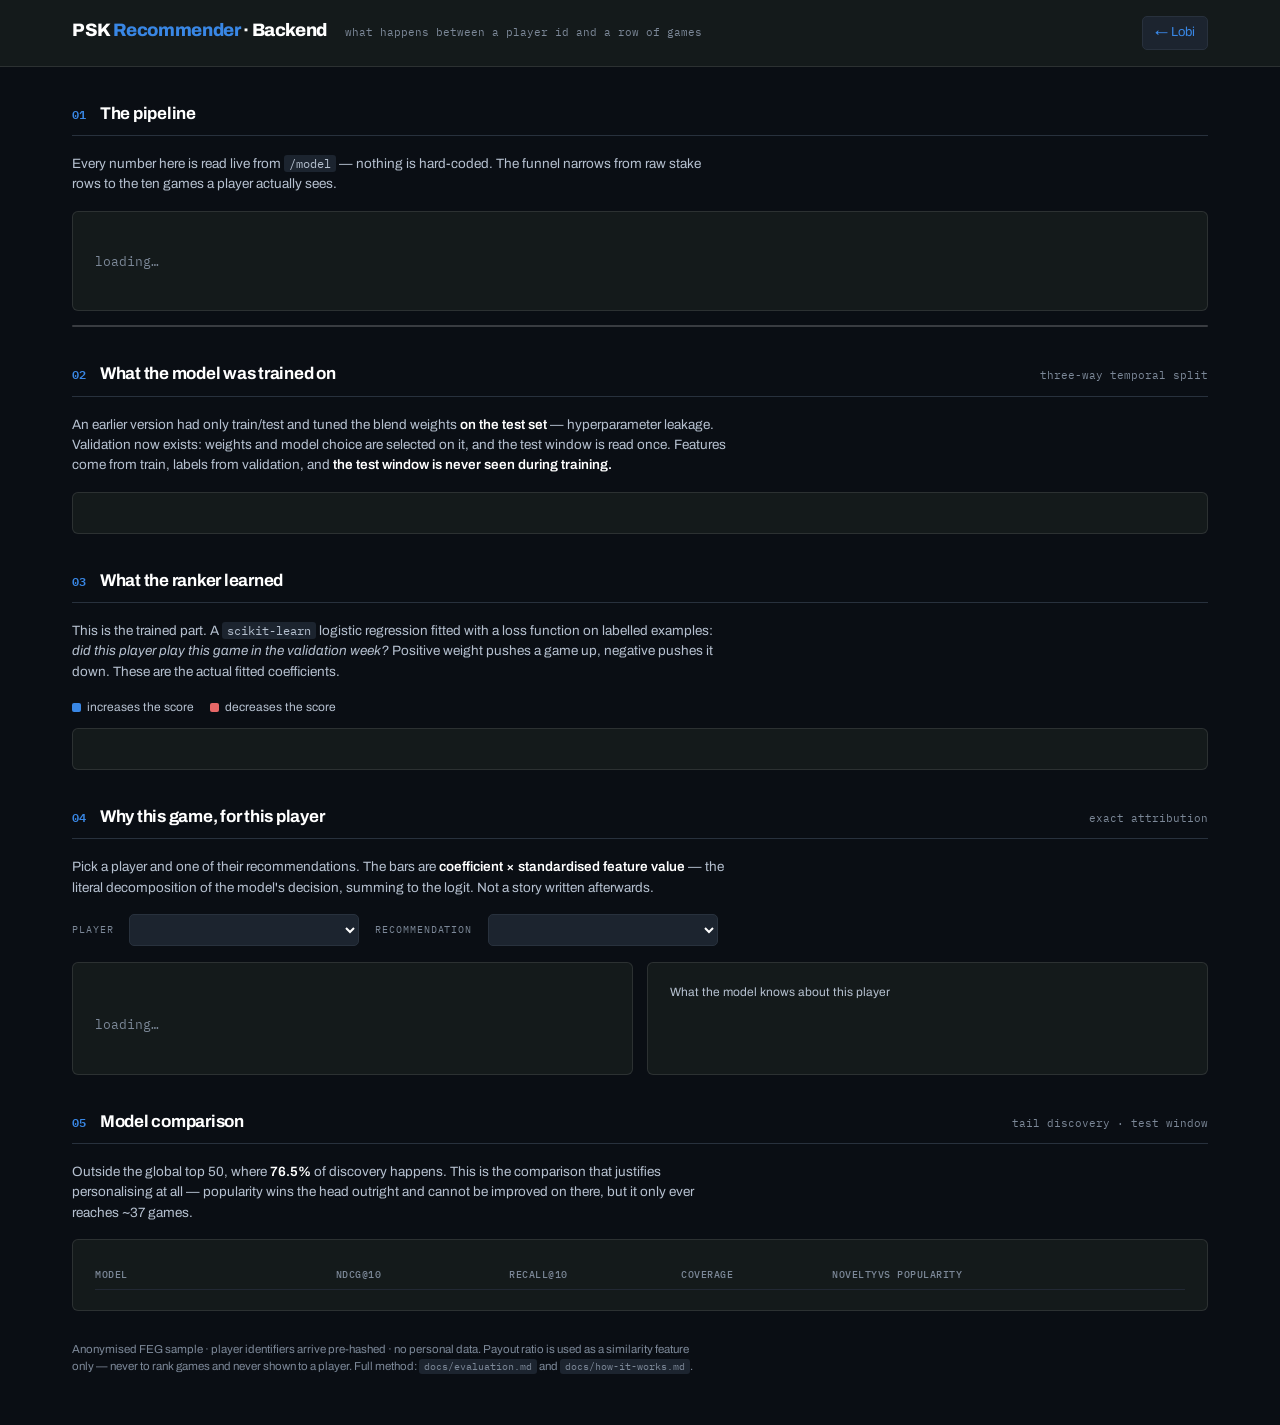
==== src/dashboard/backend.html @ 92b0b25a "Train a real ranker, fix hyperparameter leakage, add CLI and backend views Answers a fair challenge:" ====
<!doctype html>
<html lang="en">
<head>
<meta charset="utf-8">
<meta name="viewport" content="width=device-width, initial-scale=1">
<title>PSK Recommender — Backend</title>
<link rel="preconnect" href="https://fonts.googleapis.com">
<link rel="preconnect" href="https://fonts.gstatic.com" crossorigin>
<link rel="stylesheet" href="https://fonts.googleapis.com/css2?family=Archivo:wght@400;500;600;700;800&family=IBM+Plex+Mono:wght@400;500;600&display=swap">
<style>
/* Dark to match the lobby. Series colours are the validated categorical set
   for a dark surface: blue #3987e5, orange #d95926, aqua #199e70, red #e66767. */
:root{
  color-scheme: dark;
  --plane:#0a0e14; --surface:#141a1b; --raise:#1c242f; --sunk:#10151c;
  --ink:#fff; --ink2:#b6c1d0; --muted:#7c8898;
  --line:rgba(255,255,255,.10); --rule:#28313d; --grid:#222834;
  --s1:#3987e5; --s2:#d95926; --s3:#199e70; --s4:#e66767; --gold:#e8b23a;
  --sans:"Archivo",system-ui,-apple-system,"Segoe UI",sans-serif;
  --mono:"IBM Plex Mono",ui-monospace,Consolas,monospace;
}
*{box-sizing:border-box}
html,body{margin:0;background:var(--plane);color:var(--ink);font-family:var(--sans);
  font-size:15px;line-height:1.5;-webkit-font-smoothing:antialiased}
.wrap{max-width:1180px;margin:0 auto;padding:0 22px}
h1,h2,h3,p{margin:0}
code{font-family:var(--mono);font-size:.86em;background:var(--raise);padding:1px 5px;border-radius:3px}
a{color:var(--s1)}
:focus-visible{outline:2px solid var(--s1);outline-offset:2px;border-radius:3px}

.mast{background:var(--surface);border-bottom:1px solid var(--line)}
.mast-in{display:flex;flex-wrap:wrap;align-items:baseline;gap:8px 18px;padding:16px 0}
.mark{font-weight:800;font-size:18px;letter-spacing:-.02em}
.mark span{color:var(--s1)}
.sub{font-family:var(--mono);font-size:11px;color:var(--muted)}
.mast a.back{margin-left:auto;font-size:13px;text-decoration:none;background:var(--raise);
  border:1px solid var(--rule);border-radius:5px;padding:6px 12px}

section{padding:34px 0 0}
.head{display:flex;flex-wrap:wrap;align-items:baseline;gap:6px 14px;
  border-bottom:1px solid var(--rule);padding-bottom:9px;margin-bottom:18px}
.head .n{font-family:var(--mono);font-size:12px;color:var(--s1);font-weight:600}
.head h2{font-size:17px;font-weight:700;letter-spacing:-.015em}
.head .note{font-family:var(--mono);font-size:10.5px;color:var(--muted);margin-left:auto}
.prose{color:var(--ink2);font-size:13.5px;max-width:82ch;margin-bottom:16px}
.prose strong{color:var(--ink);font-weight:600}

.card{background:var(--surface);border:1px solid var(--line);border-radius:6px;padding:20px 22px}
.two{display:grid;grid-template-columns:repeat(auto-fit,minmax(330px,1fr));gap:14px}

/* horizontal bar rows */
.rows{display:grid;gap:4px;font-variant-numeric:tabular-nums}
.row{display:grid;grid-template-columns:var(--lw,190px) minmax(0,1fr) 74px;
  align-items:center;gap:11px;min-height:24px}
.row .lab{font-family:var(--mono);font-size:11px;color:var(--ink2);
  overflow:hidden;text-overflow:ellipsis;white-space:nowrap}
.row .track{position:relative;height:14px;background:var(--sunk);border-radius:3px}
.row .bar{position:absolute;top:0;height:14px;border-radius:3px;min-width:2px}
.row .val{font-family:var(--mono);font-size:11px;font-weight:600;text-align:right}
.row .val small{font-weight:400;color:var(--muted)}
.zero{position:absolute;top:-3px;bottom:-3px;width:1px;background:var(--rule)}
.axis{display:flex;justify-content:space-between;font-family:var(--mono);font-size:10px;
  color:var(--muted);border-top:1px solid var(--grid);padding-top:6px;margin-top:6px}
.legend{display:flex;flex-wrap:wrap;gap:6px 16px;font-size:12px;color:var(--ink2);margin-bottom:12px}
.legend i{display:inline-block;width:9px;height:9px;border-radius:2px;margin-right:6px;vertical-align:-1px}

/* funnel */
.funnel{display:flex;flex-direction:column;gap:7px}
.fstep{display:grid;grid-template-columns:200px minmax(0,1fr) 104px;align-items:center;gap:12px}
.fstep .lab{font-size:13px}
.fstep .lab small{display:block;font-family:var(--mono);font-size:10px;color:var(--muted)}
.fstep .track{height:26px;background:var(--sunk);border-radius:4px;position:relative;overflow:hidden}
.fstep .bar{height:26px;border-radius:4px;background:linear-gradient(90deg,var(--s1),#2a6bb8)}
.fstep .val{font-family:var(--mono);font-size:12.5px;font-weight:600;text-align:right}

/* controls */
.ctl{display:flex;flex-wrap:wrap;gap:10px 16px;align-items:center;margin-bottom:16px}
select{background:var(--raise);color:var(--ink);border:1px solid var(--rule);border-radius:5px;
  padding:7px 10px;font-size:12.5px;min-width:230px;font-family:inherit}
.lbl{font-family:var(--mono);font-size:10px;letter-spacing:.09em;text-transform:uppercase;color:var(--muted)}

table{border-collapse:collapse;width:100%;font-size:12.5px;font-variant-numeric:tabular-nums}
th,td{text-align:left;padding:7px 12px 7px 0;border-bottom:1px solid var(--grid)}
th{font-family:var(--mono);font-size:10px;letter-spacing:.05em;text-transform:uppercase;
  color:var(--muted);font-weight:500}
td.n,th.n{text-align:right;padding-right:0}
tr.win td{color:var(--ink);font-weight:600}
.scroll{overflow-x:auto}

.kpis{display:grid;grid-template-columns:repeat(auto-fit,minmax(150px,1fr));gap:1px;
  background:var(--line);border:1px solid var(--line);border-radius:6px;overflow:hidden}
.kpi{background:var(--surface);padding:15px 16px;display:flex;flex-direction:column;gap:4px}
.kpi .k{font-family:var(--mono);font-size:9.5px;letter-spacing:.07em;text-transform:uppercase;color:var(--muted)}
.kpi .v{font-size:23px;font-weight:800;letter-spacing:-.025em;line-height:1}
.kpi .v.acc{color:var(--s1)} .kpi .v.good{color:var(--s3)}
.kpi .d{font-size:11.5px;color:var(--ink2)}
.pill{display:inline-block;font-family:var(--mono);font-size:10px;padding:2px 7px;border-radius:3px;
  border:1px solid currentColor}
.pill.ok{color:var(--s3)} .pill.warn{color:var(--gold)}
footer{padding:30px 0 50px;color:var(--muted);font-size:11.5px;max-width:90ch}
.loading{color:var(--muted);font-family:var(--mono);font-size:12.5px;padding:20px 0}
@media (prefers-reduced-motion:reduce){*{transition:none!important}}
</style>
</head>
<body>

<div class="mast"><div class="wrap"><div class="mast-in">
  <div class="mark">PSK <span>Recommender</span> · Backend</div>
  <div class="sub">what happens between a player id and a row of games</div>
  <a class="back" href="/">← Lobi</a>
</div></div></div>

<div class="wrap">

<section>
  <div class="head"><span class="n">01</span><h2>The pipeline</h2>
    <span class="note" id="src-note"></span></div>
  <p class="prose">Every number here is read live from <code>/model</code> — nothing is hard-coded.
  The funnel narrows from raw stake rows to the ten games a player actually sees.</p>
  <div class="card"><div class="funnel" id="funnel"><div class="loading">loading…</div></div></div>
  <div class="kpis" id="kpis" style="margin-top:14px"></div>
</section>

<section>
  <div class="head"><span class="n">02</span><h2>What the model was trained on</h2>
    <span class="note">three-way temporal split</span></div>
  <p class="prose">An earlier version had only train/test and tuned the blend weights <strong>on the
  test set</strong> — hyperparameter leakage. Validation now exists: weights and model choice are
  selected on it, and the test window is read once. Features come from train, labels from
  validation, and <strong>the test window is never seen during training.</strong></p>
  <div class="card"><div class="rows" id="split" style="--lw:230px"></div></div>
</section>

<section>
  <div class="head"><span class="n">03</span><h2>What the ranker learned</h2>
    <span class="note" id="ranker-note"></span></div>
  <p class="prose">This is the trained part. A <code>scikit-learn</code> logistic regression fitted
  with a loss function on labelled examples: <em>did this player play this game in the validation
  week?</em> Positive weight pushes a game up, negative pushes it down. These are the actual fitted
  coefficients.</p>
  <div class="legend">
    <span><i style="background:var(--s1)"></i>increases the score</span>
    <span><i style="background:var(--s4)"></i>decreases the score</span>
  </div>
  <div class="card"><div class="rows" id="weights" style="--lw:180px"></div></div>
</section>

<section>
  <div class="head"><span class="n">04</span><h2>Why this game, for this player</h2>
    <span class="note">exact attribution</span></div>
  <p class="prose">Pick a player and one of their recommendations. The bars are
  <strong>coefficient × standardised feature value</strong> — the literal decomposition of the
  model's decision, summing to the logit. Not a story written afterwards.</p>
  <div class="ctl">
    <span class="lbl">Player</span><select id="player"></select>
    <span class="lbl">Recommendation</span><select id="game"></select>
  </div>
  <div class="two">
    <div class="card">
      <div class="legend"><span id="prob"></span></div>
      <div class="rows" id="attrib" style="--lw:170px"><div class="loading">loading…</div></div>
    </div>
    <div class="card">
      <div class="legend"><span>What the model knows about this player</span></div>
      <div class="rows" id="profile" style="--lw:190px"></div>
      <div class="rows" id="provmix" style="--lw:190px;margin-top:14px"></div>
    </div>
  </div>
</section>

<section>
  <div class="head"><span class="n">05</span><h2>Model comparison</h2>
    <span class="note">tail discovery · test window</span></div>
  <p class="prose">Outside the global top 50, where <strong>76.5%</strong> of discovery happens.
  This is the comparison that justifies personalising at all — popularity wins the head outright
  and cannot be improved on there, but it only ever reaches ~37 games.</p>
  <div class="card scroll"><table id="cmp"><thead><tr>
    <th>Model</th><th class="n">NDCG@10</th><th class="n">Recall@10</th>
    <th class="n">Coverage</th><th class="n">Novelty</th><th>vs popularity</th>
  </tr></thead><tbody></tbody></table></div>
</section>

<footer>
  Anonymised FEG sample · player identifiers arrive pre-hashed · no personal data.
  Payout ratio is used as a similarity feature only — never to rank games and never shown to a
  player. Full method: <code>docs/evaluation.md</code> and <code>docs/how-it-works.md</code>.
</footer>
</div>

<script>
(function(){
  "use strict";
  var $=function(s){return document.querySelector(s);};
  function el(t,c,h){var e=document.createElement(t);if(c)e.className=c;if(h!=null)e.innerHTML=h;return e;}
  function esc(s){return String(s==null?"":s).replace(/[&<>"]/g,function(c){
    return {"&":"&amp;","<":"&lt;",">":"&gt;",'"':"&quot;"}[c];});}
  function n(v){return (v==null?0:v).toLocaleString("en-US");}

  // One bar row. `signed` draws from a centre zero line for +/- values.
  function bar(host,label,value,max,color,text,signed){
    var r=el("div","row");
    r.appendChild(el("div","lab",esc(label)));
    var tr=el("div","track"),b=el("div","bar");
    if(signed){
      var half=max||1, mid=50;
      var w=Math.min(Math.abs(value)/half*50,50);
      b.style.width=w+"%";
      if(value>=0){b.style.left=mid+"%";}else{b.style.left=(mid-w)+"%";}
      var z=el("div","zero"); z.style.left=mid+"%"; tr.appendChild(z);
    }else{
      b.style.left="0"; b.style.width=Math.max(1,Math.min(value/(max||1)*100,100))+"%";
    }
    b.style.background=color; tr.appendChild(b);
    r.appendChild(tr);
    r.appendChild(el("div","val",text));
    host.appendChild(r);
  }

  var MODEL=null, PLAYERS=[];

  fetch("/model").then(function(r){return r.json();}).then(function(m){
    MODEL=m;
    var ds=m.dataset, md=m.model, rk=m.ranker||{};
    $("#src-note").textContent = (ds.sources&&ds.sources.stake||"") + " · " +
      ds.date_range[0] + " → " + ds.date_range[1];
    $("#ranker-note").textContent = (rk.model||"?") + " · " + n(rk.n_rows) + " training rows · " +
      n(rk.n_positives) + " positives";

    // 01 funnel
    var f=$("#funnel"); f.textContent="";
    var steps=[
      ["Stake rows read", ds.rows, "CA_Player.csv"],
      ["Interactions kept", ds.interactions_fit, "after dropping refunds, zero stakes, accounting rows"],
      ["Games in the catalogue", ds.games_trainable, "all train the model"],
      ["Games that can be shown", ds.games_displayable, "have a real title — " + ds.games_named_by_bridge + " recovered by the name bridge"],
      ["Candidates per player", md.ranker?200:200, "generated by CF + sequence"],
      ["Shown in a row", 10, "after the trained ranker reorders them"]
    ];
    var mx=Math.max.apply(null,steps.map(function(s){return s[1];}));
    steps.forEach(function(s){
      var d=el("div","fstep");
      d.appendChild(el("div","lab",esc(s[0])+"<small>"+esc(s[2])+"</small>"));
      var t=el("div","track"),b=el("div","bar");
      b.style.width=Math.max(0.6,Math.sqrt(s[1]/mx)*100)+"%"; t.appendChild(b);
      d.appendChild(t); d.appendChild(el("div","val",n(s[1])));
      f.appendChild(d);
    });

    // KPIs
    var k=$("#kpis"); k.textContent="";
    [["Players",n(ds.players),"acc",""],
     ["Months of history",n(ds.months_of_history),"","for game age and momentum"],
     ["Named by bridge",n(ds.games_named_by_bridge),"good","previously unshowable"],
     ["Day transitions",n(ds.sequence_transitions_fit),"","feed the sequence model"],
     ["Also bet sport",n(ds.sb_crossover_players),"","cross-domain signal"],
     ["Ranker accuracy",(rk.train_accuracy!=null?rk.train_accuracy:"—"),"","on training rows"]
    ].forEach(function(x){
      var d=el("div","kpi");
      d.appendChild(el("div","k",x[0]));
      d.appendChild(el("div","v "+(x[2]||""),x[1]));
      d.appendChild(el("div","d",x[3]));
      k.appendChild(d);
    });

    // 02 split
    var sp=$("#split"); sp.textContent="";
    var s=ds.split||{}, tot=(s.train_days||0)+(s.val_days||0)+(s.test_days||0);
    [["Train — features, CF, sequence",s.train_days,"var(--s1)"],
     ["Validation — ranker labels, tuning",s.val_days,"var(--s3)"],
     ["Test — read once, never fitted",s.test_days,"var(--s2)"]
    ].forEach(function(x){ bar(sp,x[0],x[1],tot,x[2],x[1]+" <small>days</small>"); });
    bar(sp,"Interactions: train",ds.interactions_train,ds.interactions_fit,"var(--s1)",n(ds.interactions_train));
    bar(sp,"Interactions: validation",ds.interactions_val,ds.interactions_fit,"var(--s3)",n(ds.interactions_val));
    bar(sp,"Interactions: test",ds.interactions_test,ds.interactions_fit,"var(--s2)",n(ds.interactions_test));

    // 03 learned weights
    var w=$("#weights"); w.textContent="";
    var feats=(rk.features||[]);
    var wmax=Math.max.apply(null,feats.map(function(f){return Math.abs(f.weight);}))||1;
    feats.forEach(function(f){
      bar(w,f.name,f.weight,wmax,f.weight>=0?"var(--s1)":"var(--s4)",
          (f.weight>=0?"+":"")+f.weight.toFixed(3),true);
    });

    // 05 comparison
    renderCompare(m.evaluation);
  });

  function renderCompare(ev){
    var tb=document.querySelector("#cmp tbody"); tb.textContent="";
    if(!ev||!ev.results){ tb.appendChild(el("tr",null,
      "<td colspan=6>Run <code>python -m src.cli evaluate</code> to populate this.</td>")); return; }
    var res=ev.results, base=(res.most_played&&res.most_played.tail_discovery||{})["ndcg@10"]||0;
    Object.keys(res).map(function(k){return [k,res[k].tail_discovery||{}];})
      .filter(function(p){return p[1]["ndcg@10"]!=null;})
      .sort(function(a,b){return b[1]["ndcg@10"]-a[1]["ndcg@10"];})
      .forEach(function(p,i){
        var r=p[1], tr=el("tr",i===0?"win":"");
        tr.innerHTML="<td>"+esc(p[0])+"</td><td class=n>"+r["ndcg@10"].toFixed(4)+
          "</td><td class=n>"+r["recall@10"].toFixed(4)+"</td><td class=n>"+n(r["coverage@10"])+
          "</td><td class=n>"+r["novelty@10"].toFixed(3)+"</td><td>"+
          (base?("<span class='pill "+(r["ndcg@10"]>=base?"ok":"warn")+"'>"+
            (r["ndcg@10"]/base).toFixed(2)+"x</span>"):"—")+"</td>";
        tb.appendChild(tr);
      });
  }

  // ---- 04 attribution -------------------------------------------------
  fetch("/players?limit=14").then(function(r){return r.json();}).then(function(d){
    PLAYERS=d.players||[];
    var sel=$("#player");
    PLAYERS.forEach(function(p,i){
      var o=el("option",null,"Player "+String(i+1).padStart(2,"0")+" · "+p.named_games+" named games");
      o.value=p.player_id; sel.appendChild(o);
    });
    sel.addEventListener("change",loadPlayer);
    if(PLAYERS.length) loadPlayer();
  });

  function loadPlayer(){
    var pid=$("#player").value;
    fetch("/recommendations/"+encodeURIComponent(pid)).then(function(r){return r.json();})
      .then(function(j){
        var g=$("#game"); g.textContent="";
        (j.rows||[]).filter(function(r){return r.personalised && r.key!=="continue";})
          .forEach(function(r){ r.tiles.slice(0,6).forEach(function(t){
            var o=el("option",null,t.title+"  ("+r.title+")"); o.value=t.code; g.appendChild(o); }); });
        g.onchange=loadAttrib;
        loadAttrib();
      });
    fetch("/profile/"+encodeURIComponent(pid)).then(function(r){return r.json();}).then(function(p){
      var host=$("#profile"); host.textContent="";
      host.appendChild(el("div","lab","Most recent games (recency-weighted)"));
      var mx=Math.max.apply(null,p.top_games.map(function(x){return x.recency_weight;}))||1;
      p.top_games.slice(0,6).forEach(function(x){
        bar(host, x.title || ("(untitled · "+(x.provider||"?")+")"),
            x.recency_weight, mx, x.named?"var(--s1)":"var(--muted)",
            x.recency_weight.toFixed(2));
      });
      var pm=$("#provmix"); pm.textContent="";
      pm.appendChild(el("div","lab","Provider mix"));
      p.providers.slice(0,5).forEach(function(x){
        bar(pm,x.provider,x.share,1,"var(--s3)",(x.share*100).toFixed(0)+"%");
      });
    });
  }

  function loadAttrib(){
    var pid=$("#player").value, code=$("#game").value;
    if(!pid||!code) return;
    var host=$("#attrib"); host.innerHTML='<div class="loading">loading…</div>';
    fetch("/explain/"+encodeURIComponent(pid)+"/"+encodeURIComponent(code))
      .then(function(r){ if(!r.ok) throw new Error("no explanation"); return r.json(); })
      .then(function(e){
        $("#prob").innerHTML="predicted probability <b>"+e.probability.toFixed(4)+"</b> · "+
          (e.exact?"<span class='pill ok'>exact attribution</span>"
                  :"<span class='pill warn'>indicative</span>");
        host.textContent="";
        var mx=Math.max.apply(null,e.features.map(function(f){return Math.abs(f.contribution);}))||1;
        e.features.forEach(function(f){
          bar(host,f.name,f.contribution,mx,f.contribution>=0?"var(--s1)":"var(--s4)",
              (f.contribution>=0?"+":"")+f.contribution.toFixed(3),true);
        });
        var ax=el("div","axis"); ax.innerHTML="<span>pushes down</span><span>0</span><span>pushes up</span>";
        host.appendChild(ax);
      })
      .catch(function(){
        host.innerHTML='<div class="loading">No explanation — train the ranker with '+
          '<code>python -m src.cli train</code>.</div>';
        $("#prob").textContent="";
      });
  }
})();
</script>
</body>
</html>
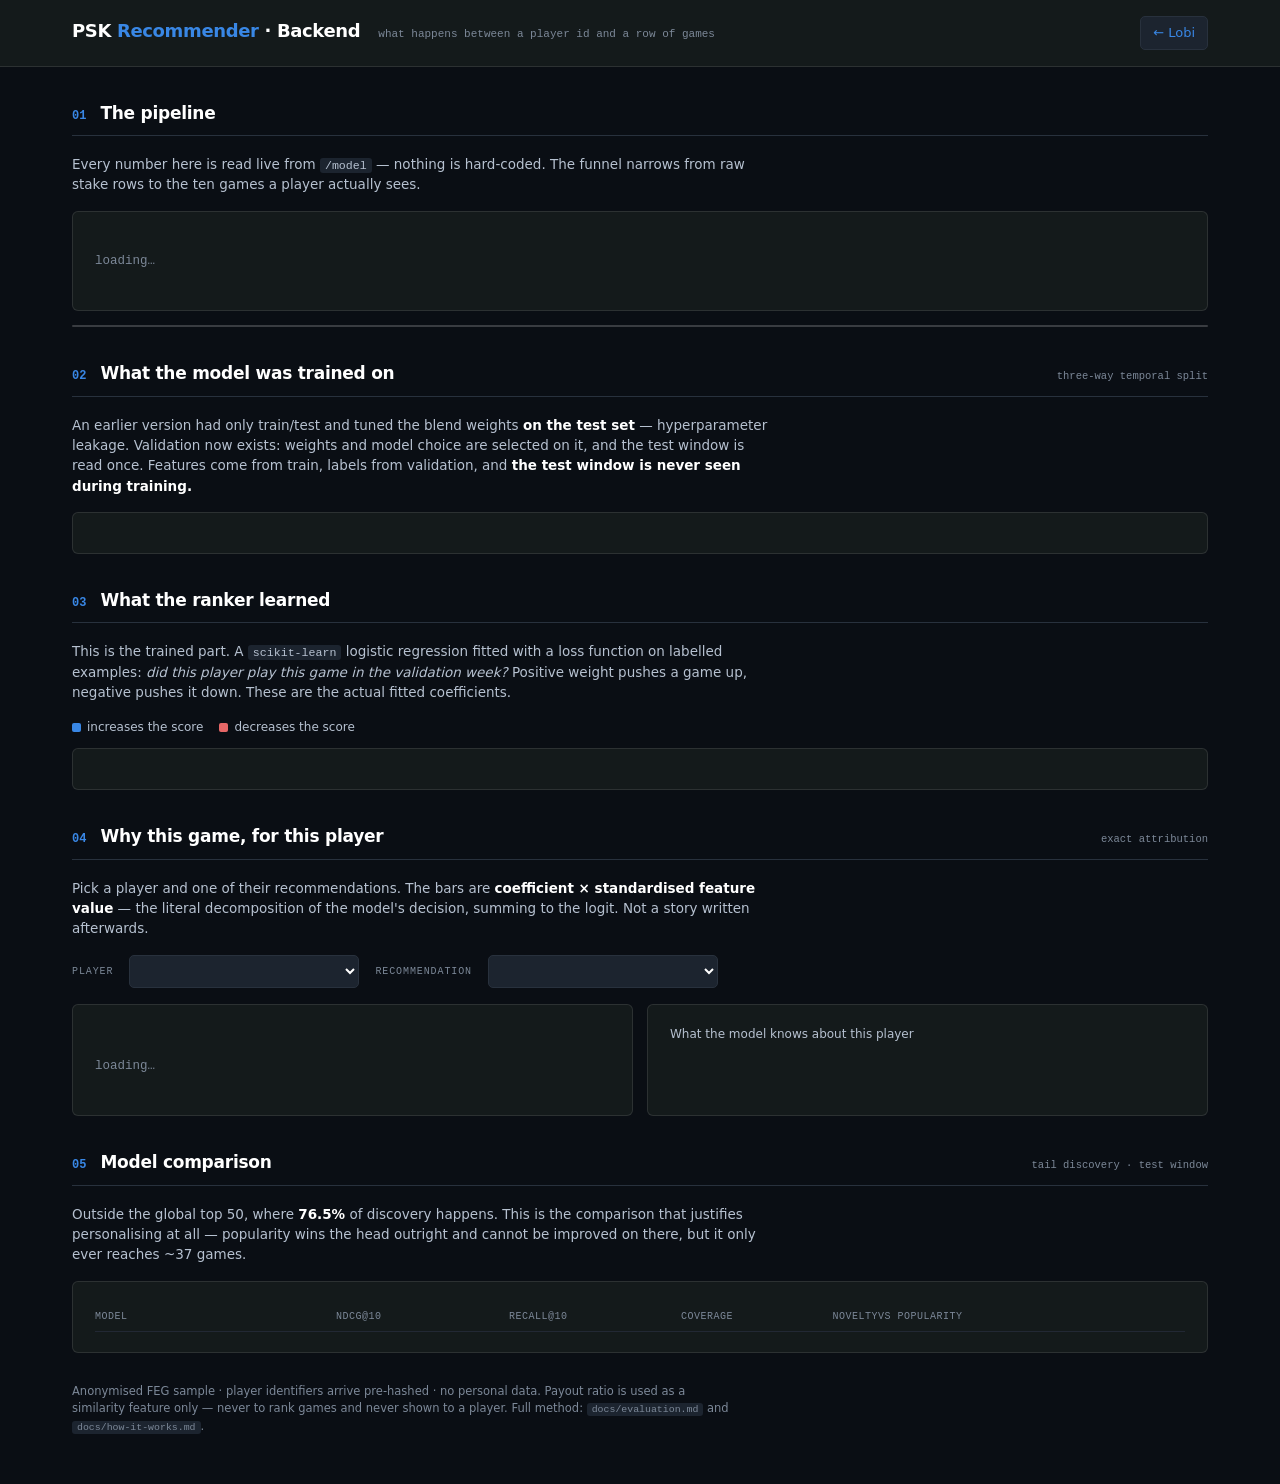
==== commit 5b816c75: "Harden sign-out, vendor the fonts, and give the tiles real artwork Three things reported: sign-out b" ====
--- a/src/dashboard/backend.html
+++ b/src/dashboard/backend.html
@@ -4,9 +4,10 @@
 <meta charset="utf-8">
 <meta name="viewport" content="width=device-width, initial-scale=1">
 <title>PSK Recommender — Backend</title>
-<link rel="preconnect" href="https://fonts.googleapis.com">
-<link rel="preconnect" href="https://fonts.gstatic.com" crossorigin>
-<link rel="stylesheet" href="https://fonts.googleapis.com/css2?family=Archivo:wght@400;500;600;700;800&family=IBM+Plex+Mono:wght@400;500;600&display=swap">
+<!-- Fonts are served from this repo, not the internet. A blocking
+     <link> to fonts.googleapis.com made every navigation wait on
+     the network: 16.6s to first paint on a degraded connection. -->
+<link rel="stylesheet" href="/fonts/fonts.css">
 <style>
 /* Dark to match the lobby. Series colours are the validated categorical set
    for a dark surface: blue #3987e5, orange #d95926, aqua #199e70, red #e66767. */
